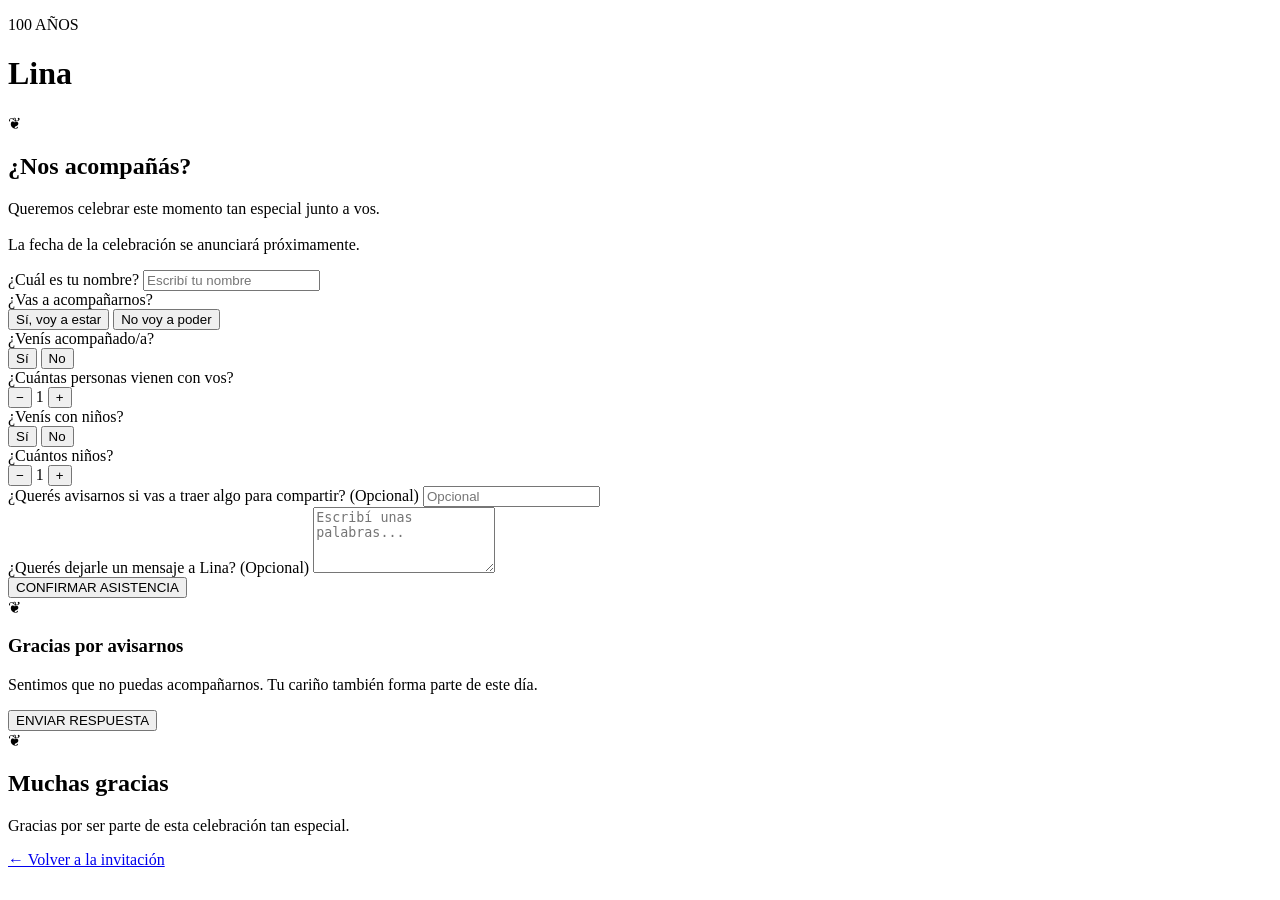
==== formulario.html @ a1d62e37 "Actualizar formulario RSVP para Lina" ====
<!DOCTYPE html>
<html lang="es">
<head>
    <meta charset="UTF-8">
    <meta name="viewport" content="width=device-width, initial-scale=1.0">
    <title>Confirmación | Lina</title>
    <link rel="stylesheet" href="assets/formulario.css">
</head>

<body>
<main class="formulario-pagina">
    <div class="tarjeta-formulario">

        <p class="mini">100 AÑOS</p>
        <h1>Lina</h1>
        <div class="ornamento">❦</div>

        <h2>¿Nos acompañás?</h2>

        <p class="introduccion">
            Queremos celebrar este momento tan especial junto a vos.
            <br><br>
            La fecha de la celebración se anunciará próximamente.
        </p>

        <form id="formularioRSVP" action="https://formspree.io/f/mqpkepzv" method="POST">

            <div class="campo">
                <label for="nombre">¿Cuál es tu nombre?</label>
                <input type="text" id="nombre" name="nombre" placeholder="Escribí tu nombre" required>
            </div>

            <div class="campo">
                <label>¿Vas a acompañarnos?</label>

                <div class="opciones">
                    <button type="button" class="opcion asistencia" data-value="si">Sí, voy a estar</button>
                    <button type="button" class="opcion asistencia" data-value="no">No voy a poder</button>
                </div>

                <input type="hidden" id="asistencia" name="asistencia" required>
            </div>

            <div id="preguntasSi" class="preguntas-ocultas">

                <div class="campo">
                    <label>¿Venís acompañado/a?</label>
                    <div class="opciones">
                        <button type="button" class="opcion acompanado" data-value="si">Sí</button>
                        <button type="button" class="opcion acompanado" data-value="no">No</button>
                    </div>
                    <input type="hidden" id="acompanado" name="acompanado">
                </div>

                <div id="cantidadAcompanantes" class="campo oculto">
                    <label>¿Cuántas personas vienen con vos?</label>
                    <div class="contador">
                        <button type="button" id="menosAcompanantes">−</button>
                        <span id="numeroAcompanantes">1</span>
                        <button type="button" id="masAcompanantes">+</button>
                    </div>
                    <input type="hidden" id="acompanantes" name="acompanantes" value="0">
                </div>

                <div class="campo">
                    <label>¿Venís con niños?</label>
                    <div class="opciones">
                        <button type="button" class="opcion ninos" data-value="si">Sí</button>
                        <button type="button" class="opcion ninos" data-value="no">No</button>
                    </div>
                    <input type="hidden" id="ninos" name="ninos">
                </div>

                <div id="cantidadNinos" class="campo oculto">
                    <label>¿Cuántos niños?</label>
                    <div class="contador">
                        <button type="button" id="menosNinos">−</button>
                        <span id="numeroNinos">1</span>
                        <button type="button" id="masNinos">+</button>
                    </div>
                    <input type="hidden" id="cantidad_ninos" name="cantidad_ninos" value="0">
                </div>

                <div class="campo">
                    <label for="bebida_comida">¿Querés avisarnos si vas a traer algo para compartir? (Opcional)</label>
                    <input type="text" id="bebida_comida" name="bebida_comida" placeholder="Opcional">
                </div>

                <div class="campo">
                    <label for="mensaje">¿Querés dejarle un mensaje a Lina? (Opcional)</label>
                    <textarea id="mensaje" name="mensaje" rows="4" placeholder="Escribí unas palabras..."></textarea>
                </div>

                <button type="submit" class="enviar">CONFIRMAR ASISTENCIA</button>
            </div>

            <div id="respuestaNo" class="respuesta-no">
                <div class="ornamento">❦</div>
                <h3>Gracias por avisarnos</h3>
                <p>Sentimos que no puedas acompañarnos. Tu cariño también forma parte de este día.</p>
                <button type="submit" class="enviar">ENVIAR RESPUESTA</button>
            </div>
        </form>

        <div id="mensajeFinal" class="mensaje-final">
            <div class="ornamento">❦</div>
            <h2>Muchas gracias</h2>
            <p>Gracias por ser parte de esta celebración tan especial.</p>
        </div>

        <div class="volver">
            <a href="index.html">← Volver a la invitación</a>
        </div>
    </div>
</main>

<script src="assets/formulario.js"></script>
</body>
</html>
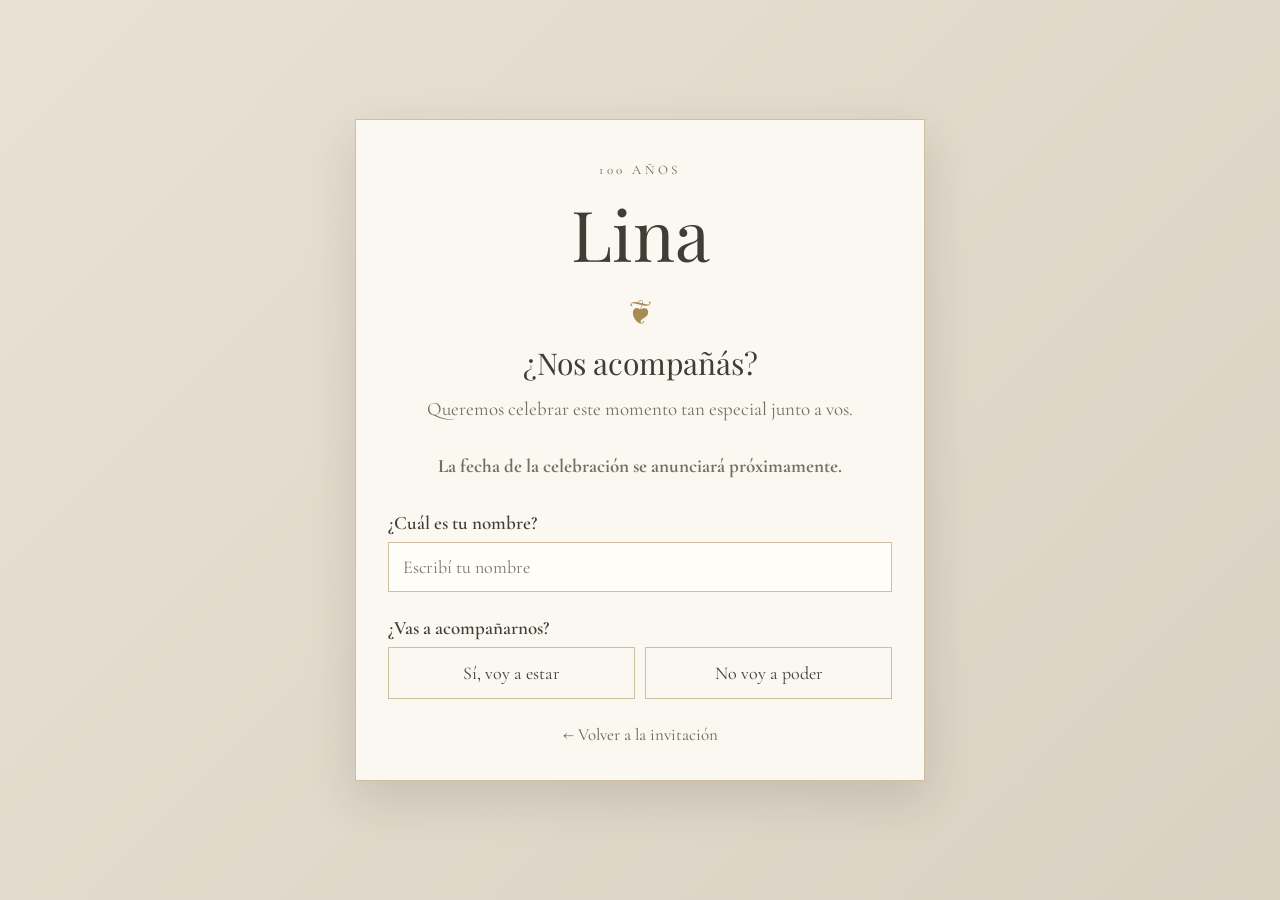
==== commit 9bc1406c: "Rehacer formulario de Lina sin fecha límite" ====
--- a/formulario.html
+++ b/formulario.html
@@ -1,119 +1,27 @@
 <!DOCTYPE html>
-<html lang="es">
-<head>
-    <meta charset="UTF-8">
-    <meta name="viewport" content="width=device-width, initial-scale=1.0">
-    <title>Confirmación | Lina</title>
-    <link rel="stylesheet" href="assets/formulario.css">
-</head>
-
-<body>
-<main class="formulario-pagina">
-    <div class="tarjeta-formulario">
-
-        <p class="mini">100 AÑOS</p>
-        <h1>Lina</h1>
-        <div class="ornamento">❦</div>
-
-        <h2>¿Nos acompañás?</h2>
-
-        <p class="introduccion">
-            Queremos celebrar este momento tan especial junto a vos.
-            <br><br>
-            La fecha de la celebración se anunciará próximamente.
-        </p>
-
-        <form id="formularioRSVP" action="https://formspree.io/f/mqpkepzv" method="POST">
-
-            <div class="campo">
-                <label for="nombre">¿Cuál es tu nombre?</label>
-                <input type="text" id="nombre" name="nombre" placeholder="Escribí tu nombre" required>
-            </div>
-
-            <div class="campo">
-                <label>¿Vas a acompañarnos?</label>
-
-                <div class="opciones">
-                    <button type="button" class="opcion asistencia" data-value="si">Sí, voy a estar</button>
-                    <button type="button" class="opcion asistencia" data-value="no">No voy a poder</button>
-                </div>
-
-                <input type="hidden" id="asistencia" name="asistencia" required>
-            </div>
-
-            <div id="preguntasSi" class="preguntas-ocultas">
-
-                <div class="campo">
-                    <label>¿Venís acompañado/a?</label>
-                    <div class="opciones">
-                        <button type="button" class="opcion acompanado" data-value="si">Sí</button>
-                        <button type="button" class="opcion acompanado" data-value="no">No</button>
-                    </div>
-                    <input type="hidden" id="acompanado" name="acompanado">
-                </div>
-
-                <div id="cantidadAcompanantes" class="campo oculto">
-                    <label>¿Cuántas personas vienen con vos?</label>
-                    <div class="contador">
-                        <button type="button" id="menosAcompanantes">−</button>
-                        <span id="numeroAcompanantes">1</span>
-                        <button type="button" id="masAcompanantes">+</button>
-                    </div>
-                    <input type="hidden" id="acompanantes" name="acompanantes" value="0">
-                </div>
-
-                <div class="campo">
-                    <label>¿Venís con niños?</label>
-                    <div class="opciones">
-                        <button type="button" class="opcion ninos" data-value="si">Sí</button>
-                        <button type="button" class="opcion ninos" data-value="no">No</button>
-                    </div>
-                    <input type="hidden" id="ninos" name="ninos">
-                </div>
-
-                <div id="cantidadNinos" class="campo oculto">
-                    <label>¿Cuántos niños?</label>
-                    <div class="contador">
-                        <button type="button" id="menosNinos">−</button>
-                        <span id="numeroNinos">1</span>
-                        <button type="button" id="masNinos">+</button>
-                    </div>
-                    <input type="hidden" id="cantidad_ninos" name="cantidad_ninos" value="0">
-                </div>
-
-                <div class="campo">
-                    <label for="bebida_comida">¿Querés avisarnos si vas a traer algo para compartir? (Opcional)</label>
-                    <input type="text" id="bebida_comida" name="bebida_comida" placeholder="Opcional">
-                </div>
-
-                <div class="campo">
-                    <label for="mensaje">¿Querés dejarle un mensaje a Lina? (Opcional)</label>
-                    <textarea id="mensaje" name="mensaje" rows="4" placeholder="Escribí unas palabras..."></textarea>
-                </div>
-
-                <button type="submit" class="enviar">CONFIRMAR ASISTENCIA</button>
-            </div>
-
-            <div id="respuestaNo" class="respuesta-no">
-                <div class="ornamento">❦</div>
-                <h3>Gracias por avisarnos</h3>
-                <p>Sentimos que no puedas acompañarnos. Tu cariño también forma parte de este día.</p>
-                <button type="submit" class="enviar">ENVIAR RESPUESTA</button>
-            </div>
-        </form>
-
-        <div id="mensajeFinal" class="mensaje-final">
-            <div class="ornamento">❦</div>
-            <h2>Muchas gracias</h2>
-            <p>Gracias por ser parte de esta celebración tan especial.</p>
-        </div>
-
-        <div class="volver">
-            <a href="index.html">← Volver a la invitación</a>
-        </div>
-    </div>
-</main>
-
-<script src="assets/formulario.js"></script>
-</body>
-</html>
+<html lang="es"><head>
+<meta charset="UTF-8"><meta name="viewport" content="width=device-width, initial-scale=1.0">
+<title>Confirmación | Lina</title>
+<link rel="stylesheet" href="assets/formulario.css?v=3">
+</head><body>
+<main class="formulario-pagina"><div class="tarjeta-formulario">
+<p class="mini">100 AÑOS</p><h1>Lina</h1><div class="ornamento">❦</div>
+<h2>¿Nos acompañás?</h2>
+<p class="introduccion">Queremos celebrar este momento tan especial junto a vos.<br><br><strong>La fecha de la celebración se anunciará próximamente.</strong></p>
+<form id="formularioRSVP" action="https://formspree.io/f/mqpkepzv" method="POST">
+<div class="campo"><label for="nombre">¿Cuál es tu nombre?</label><input type="text" id="nombre" name="nombre" placeholder="Escribí tu nombre" required></div>
+<div class="campo"><label>¿Vas a acompañarnos?</label><div class="opciones"><button type="button" class="opcion asistencia" data-value="si">Sí, voy a estar</button><button type="button" class="opcion asistencia" data-value="no">No voy a poder</button></div><input type="hidden" id="asistencia" name="asistencia" required></div>
+<div id="preguntasSi" class="preguntas-ocultas">
+<div class="campo"><label>¿Venís acompañado/a?</label><div class="opciones"><button type="button" class="opcion acompanado" data-value="si">Sí</button><button type="button" class="opcion acompanado" data-value="no">No</button></div><input type="hidden" id="acompanado" name="acompanado"></div>
+<div id="cantidadAcompanantes" class="campo oculto"><label>¿Cuántas personas vienen con vos?</label><div class="contador"><button type="button" id="menosAcompanantes">−</button><span id="numeroAcompanantes">1</span><button type="button" id="masAcompanantes">+</button></div><input type="hidden" id="acompanantes" name="acompanantes" value="1"></div>
+<div class="campo"><label>¿Venís con niños?</label><div class="opciones"><button type="button" class="opcion ninos" data-value="si">Sí</button><button type="button" class="opcion ninos" data-value="no">No</button></div><input type="hidden" id="ninos" name="ninos"></div>
+<div id="cantidadNinos" class="campo oculto"><label>¿Cuántos niños?</label><div class="contador"><button type="button" id="menosNinos">−</button><span id="numeroNinos">1</span><button type="button" id="masNinos">+</button></div><input type="hidden" id="cantidad_ninos" name="cantidad_ninos" value="1"></div>
+<div class="campo"><label for="bebida_comida">¿Querés avisarnos si vas a traer algo para compartir? <span>(Opcional)</span></label><input type="text" id="bebida_comida" name="bebida_comida" placeholder="Opcional"></div>
+<div class="campo"><label for="mensaje">¿Querés dejarle un mensaje a Lina? <span>(Opcional)</span></label><textarea id="mensaje" name="mensaje" rows="4" placeholder="Escribí unas palabras..."></textarea></div>
+<button type="submit" class="enviar">ENVIAR CONFIRMACIÓN</button></div>
+<div id="respuestaNo" class="respuesta-no"><div class="ornamento">❦</div><h3>Gracias por avisarnos</h3><p>Sentimos que no puedas acompañarnos. Tu cariño también forma parte de este día.</p><button type="submit" class="enviar">ENVIAR RESPUESTA</button></div>
+</form>
+<div id="mensajeFinal" class="mensaje-final"><div class="ornamento">❦</div><h2>Muchas gracias</h2><p>Tu respuesta fue enviada correctamente.</p></div>
+<div class="volver"><a href="index.html">← Volver a la invitación</a></div>
+</div></main>
+<script src="assets/formulario.js?v=3"></script></body></html>
--- a/assets/formulario.css
+++ b/assets/formulario.css
@@ -0,0 +1,214 @@
+@import url('https://fonts.googleapis.com/css2?family=Cormorant+Garamond:wght@400;500;600;700&family=Playfair+Display:wght@400;500;600&display=swap');
+
+:root {
+    --papel: #fbf8f1;
+    --champagne: #e8decb;
+    --dorado: #a88a55;
+    --dorado-claro: #cdbf9f;
+    --oliva: #656653;
+    --texto: #403d36;
+    --suave: #756f62;
+}
+
+* { box-sizing: border-box; }
+
+body {
+    margin: 0;
+    min-height: 100vh;
+    background: linear-gradient(135deg, #e9e1d3, #d9d1c2);
+    color: var(--texto);
+    font-family: "Cormorant Garamond", Georgia, serif;
+}
+
+.formulario-pagina {
+    min-height: 100vh;
+    display: flex;
+    justify-content: center;
+    align-items: center;
+    padding: 30px 15px;
+}
+
+.tarjeta-formulario {
+    width: min(100%, 570px);
+    padding: 42px 32px 35px;
+    background: var(--papel);
+    border: 1px solid var(--dorado-claro);
+    box-shadow: 0 18px 45px rgba(50,45,35,.14);
+    text-align: center;
+}
+
+.mini,
+.etiqueta {
+    margin: 0;
+    color: var(--oliva);
+    font-size: 13px;
+    letter-spacing: .28em;
+}
+
+h1 {
+    margin: 8px 0 0;
+    color: var(--texto);
+    font-family: "Playfair Display", Georgia, serif;
+    font-size: 70px;
+    font-weight: 400;
+}
+
+.ornamento {
+    color: var(--dorado);
+    font-size: 32px;
+    margin: 12px 0;
+}
+
+h2 {
+    margin: 8px 0 12px;
+    font-family: "Playfair Display", Georgia, serif;
+    font-size: 30px;
+    font-weight: 400;
+}
+
+.introduccion {
+    margin: 0 auto 30px;
+    max-width: 480px;
+    color: var(--suave);
+    font-size: 19px;
+    line-height: 1.5;
+}
+
+.campo {
+    text-align: left;
+    margin-bottom: 24px;
+}
+
+.campo label {
+    display: block;
+    margin-bottom: 8px;
+    color: var(--texto);
+    font-size: 19px;
+    font-weight: 600;
+}
+
+input[type="text"],
+textarea {
+    width: 100%;
+    padding: 13px 14px;
+    border: 1px solid var(--dorado-claro);
+    border-radius: 0;
+    background: #fffdf8;
+    color: var(--texto);
+    font: inherit;
+    font-size: 18px;
+    outline: none;
+}
+
+input:focus,
+textarea:focus {
+    border-color: var(--dorado);
+    box-shadow: 0 0 0 2px rgba(168,138,85,.12);
+}
+
+textarea { resize: vertical; }
+
+.opciones {
+    display: grid;
+    grid-template-columns: 1fr 1fr;
+    gap: 10px;
+}
+
+.opcion {
+    min-height: 52px;
+    padding: 10px;
+    border: 1px solid var(--dorado-claro);
+    background: transparent;
+    color: var(--texto);
+    font: inherit;
+    font-size: 18px;
+    cursor: pointer;
+    transition: .2s ease;
+}
+
+.opcion:hover {
+    background: var(--champagne);
+}
+
+.opcion.seleccionado {
+    background: var(--champagne);
+    border-color: var(--dorado);
+}
+
+.preguntas-ocultas,
+.respuesta-no,
+.mensaje-final,
+.oculto { display: none; }
+
+.preguntas-ocultas.visible,
+.respuesta-no.visible,
+.mensaje-final.visible { display: block; }
+
+.contador {
+    display: flex;
+    align-items: center;
+    justify-content: center;
+    gap: 25px;
+}
+
+.contador button {
+    width: 40px;
+    height: 40px;
+    border: 1px solid var(--dorado-claro);
+    background: transparent;
+    color: var(--dorado);
+    font-size: 24px;
+    cursor: pointer;
+}
+
+.contador span {
+    min-width: 35px;
+    font-size: 24px;
+    text-align: center;
+}
+
+.enviar {
+    width: 100%;
+    padding: 14px 20px;
+    border: 1px solid var(--dorado);
+    background: var(--dorado);
+    color: white;
+    font: inherit;
+    font-size: 18px;
+    letter-spacing: .08em;
+    cursor: pointer;
+    transition: .2s ease;
+}
+
+.enviar:hover {
+    background: #927544;
+}
+
+.respuesta-no h3,
+.mensaje-final h2 {
+    font-family: "Playfair Display", Georgia, serif;
+    font-weight: 400;
+}
+
+.respuesta-no h3 { font-size: 29px; }
+
+.respuesta-no p,
+.mensaje-final p {
+    font-size: 19px;
+    line-height: 1.5;
+}
+
+.volver { margin-top: 25px; }
+
+.volver a {
+    color: var(--oliva);
+    text-decoration: none;
+    font-size: 17px;
+}
+
+@media (max-width: 600px) {
+    .tarjeta-formulario { padding: 35px 20px 28px; }
+    h1 { font-size: 58px; }
+    h2 { font-size: 27px; }
+    .opciones { grid-template-columns: 1fr; }
+}
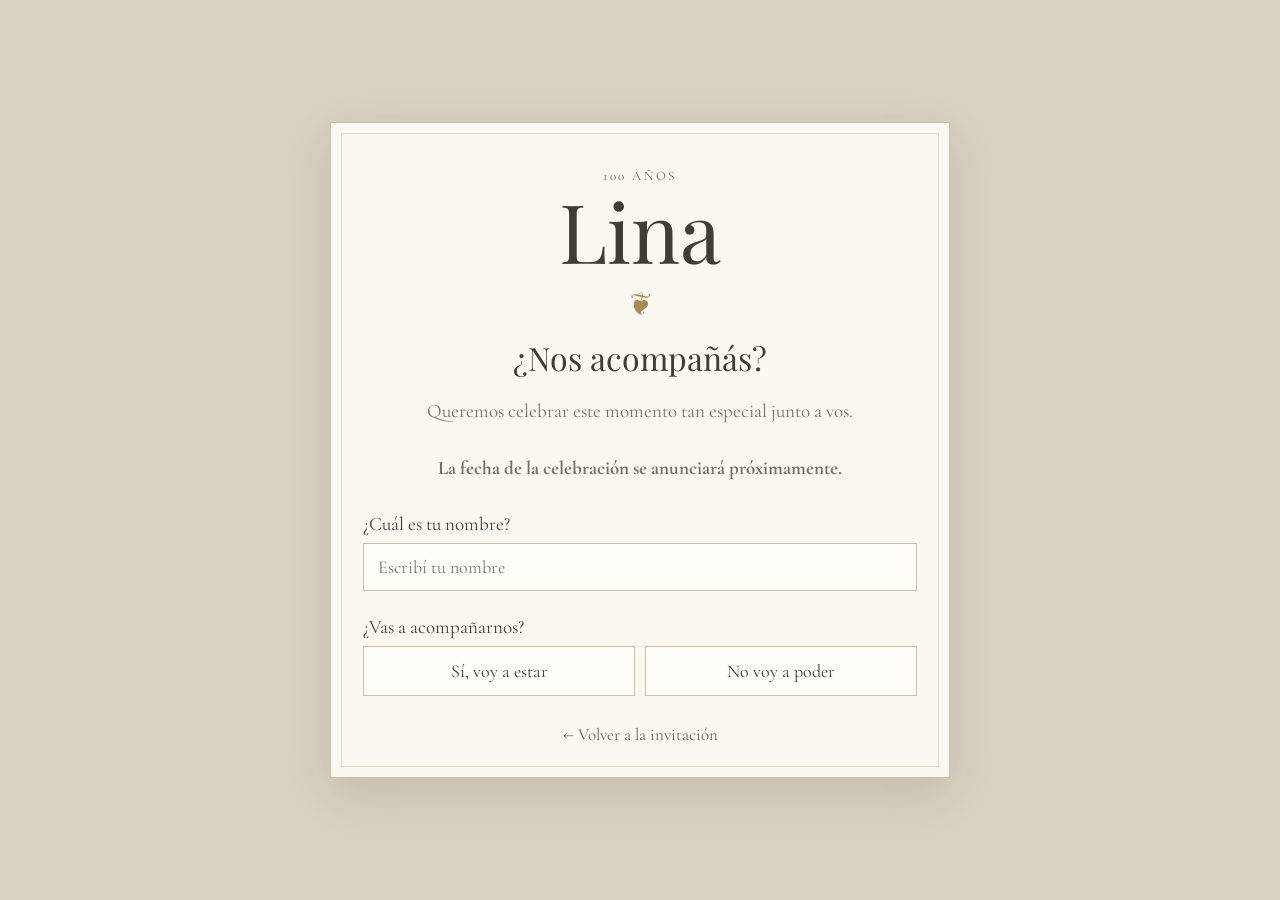
==== commit ad44f4fa: "Forzar formulario nuevo sin aviso de fecha límite" ====
--- a/formulario.html
+++ b/formulario.html
@@ -2,7 +2,7 @@
 <html lang="es"><head>
 <meta charset="UTF-8"><meta name="viewport" content="width=device-width, initial-scale=1.0">
 <title>Confirmación | Lina</title>
-<link rel="stylesheet" href="assets/formulario.css?v=3">
+<link rel="stylesheet" href="assets/formulario.css?v=4">
 </head><body>
 <main class="formulario-pagina"><div class="tarjeta-formulario">
 <p class="mini">100 AÑOS</p><h1>Lina</h1><div class="ornamento">❦</div>
@@ -24,4 +24,4 @@
 <div id="mensajeFinal" class="mensaje-final"><div class="ornamento">❦</div><h2>Muchas gracias</h2><p>Tu respuesta fue enviada correctamente.</p></div>
 <div class="volver"><a href="index.html">← Volver a la invitación</a></div>
 </div></main>
-<script src="assets/formulario.js?v=3"></script></body></html>+<script src="assets/formulario.js?v=4"></script></body></html>
--- a/assets/formulario.css
+++ b/assets/formulario.css
@@ -1,214 +1,15 @@
 @import url('https://fonts.googleapis.com/css2?family=Cormorant+Garamond:wght@400;500;600;700&family=Playfair+Display:wght@400;500;600&display=swap');
-
-:root {
-    --papel: #fbf8f1;
-    --champagne: #e8decb;
-    --dorado: #a88a55;
-    --dorado-claro: #cdbf9f;
-    --oliva: #656653;
-    --texto: #403d36;
-    --suave: #756f62;
-}
-
-* { box-sizing: border-box; }
-
-body {
-    margin: 0;
-    min-height: 100vh;
-    background: linear-gradient(135deg, #e9e1d3, #d9d1c2);
-    color: var(--texto);
-    font-family: "Cormorant Garamond", Georgia, serif;
-}
-
-.formulario-pagina {
-    min-height: 100vh;
-    display: flex;
-    justify-content: center;
-    align-items: center;
-    padding: 30px 15px;
-}
-
-.tarjeta-formulario {
-    width: min(100%, 570px);
-    padding: 42px 32px 35px;
-    background: var(--papel);
-    border: 1px solid var(--dorado-claro);
-    box-shadow: 0 18px 45px rgba(50,45,35,.14);
-    text-align: center;
-}
-
-.mini,
-.etiqueta {
-    margin: 0;
-    color: var(--oliva);
-    font-size: 13px;
-    letter-spacing: .28em;
-}
-
-h1 {
-    margin: 8px 0 0;
-    color: var(--texto);
-    font-family: "Playfair Display", Georgia, serif;
-    font-size: 70px;
-    font-weight: 400;
-}
-
-.ornamento {
-    color: var(--dorado);
-    font-size: 32px;
-    margin: 12px 0;
-}
-
-h2 {
-    margin: 8px 0 12px;
-    font-family: "Playfair Display", Georgia, serif;
-    font-size: 30px;
-    font-weight: 400;
-}
-
-.introduccion {
-    margin: 0 auto 30px;
-    max-width: 480px;
-    color: var(--suave);
-    font-size: 19px;
-    line-height: 1.5;
-}
-
-.campo {
-    text-align: left;
-    margin-bottom: 24px;
-}
-
-.campo label {
-    display: block;
-    margin-bottom: 8px;
-    color: var(--texto);
-    font-size: 19px;
-    font-weight: 600;
-}
-
-input[type="text"],
-textarea {
-    width: 100%;
-    padding: 13px 14px;
-    border: 1px solid var(--dorado-claro);
-    border-radius: 0;
-    background: #fffdf8;
-    color: var(--texto);
-    font: inherit;
-    font-size: 18px;
-    outline: none;
-}
-
-input:focus,
-textarea:focus {
-    border-color: var(--dorado);
-    box-shadow: 0 0 0 2px rgba(168,138,85,.12);
-}
-
-textarea { resize: vertical; }
-
-.opciones {
-    display: grid;
-    grid-template-columns: 1fr 1fr;
-    gap: 10px;
-}
-
-.opcion {
-    min-height: 52px;
-    padding: 10px;
-    border: 1px solid var(--dorado-claro);
-    background: transparent;
-    color: var(--texto);
-    font: inherit;
-    font-size: 18px;
-    cursor: pointer;
-    transition: .2s ease;
-}
-
-.opcion:hover {
-    background: var(--champagne);
-}
-
-.opcion.seleccionado {
-    background: var(--champagne);
-    border-color: var(--dorado);
-}
-
-.preguntas-ocultas,
-.respuesta-no,
-.mensaje-final,
-.oculto { display: none; }
-
-.preguntas-ocultas.visible,
-.respuesta-no.visible,
-.mensaje-final.visible { display: block; }
-
-.contador {
-    display: flex;
-    align-items: center;
-    justify-content: center;
-    gap: 25px;
-}
-
-.contador button {
-    width: 40px;
-    height: 40px;
-    border: 1px solid var(--dorado-claro);
-    background: transparent;
-    color: var(--dorado);
-    font-size: 24px;
-    cursor: pointer;
-}
-
-.contador span {
-    min-width: 35px;
-    font-size: 24px;
-    text-align: center;
-}
-
-.enviar {
-    width: 100%;
-    padding: 14px 20px;
-    border: 1px solid var(--dorado);
-    background: var(--dorado);
-    color: white;
-    font: inherit;
-    font-size: 18px;
-    letter-spacing: .08em;
-    cursor: pointer;
-    transition: .2s ease;
-}
-
-.enviar:hover {
-    background: #927544;
-}
-
-.respuesta-no h3,
-.mensaje-final h2 {
-    font-family: "Playfair Display", Georgia, serif;
-    font-weight: 400;
-}
-
-.respuesta-no h3 { font-size: 29px; }
-
-.respuesta-no p,
-.mensaje-final p {
-    font-size: 19px;
-    line-height: 1.5;
-}
-
-.volver { margin-top: 25px; }
-
-.volver a {
-    color: var(--oliva);
-    text-decoration: none;
-    font-size: 17px;
-}
-
-@media (max-width: 600px) {
-    .tarjeta-formulario { padding: 35px 20px 28px; }
-    h1 { font-size: 58px; }
-    h2 { font-size: 27px; }
-    .opciones { grid-template-columns: 1fr; }
-}
+:root{--papel:#fbf8f1;--dorado:#a88a55;--oliva:#656653;--texto:#403d36;--suave:#756f62;--borde:#cdbf9f}
+*{box-sizing:border-box}body{margin:0;min-height:100vh;background:#d9d1c2;color:var(--texto);font-family:"Cormorant Garamond",Georgia,serif}
+.formulario-pagina{min-height:100vh;padding:35px 16px;display:flex;justify-content:center;align-items:center}
+.tarjeta-formulario{width:min(100%,620px);padding:45px 32px 32px;background:var(--papel);border:1px solid var(--borde);box-shadow:0 15px 45px rgba(45,40,30,.12);text-align:center;position:relative}
+.tarjeta-formulario:before{content:"";position:absolute;inset:10px;border:1px solid rgba(168,138,85,.3);pointer-events:none}.tarjeta-formulario>*{position:relative}
+.mini{margin:0;color:var(--oliva);font-size:13px;letter-spacing:.2em}.tarjeta-formulario h1{margin:5px 0;font:400 clamp(60px,12vw,82px)/1 "Playfair Display",Georgia,serif}.ornamento{color:var(--dorado);font-size:30px;margin:14px 0}.tarjeta-formulario h2{font:400 32px "Playfair Display",Georgia,serif;margin:8px 0 18px}
+.introduccion{font-size:19px;line-height:1.5;color:var(--suave);margin:0 auto 30px;max-width:500px}.campo{text-align:left;margin:0 0 24px}.campo label{display:block;font-size:19px;margin-bottom:8px}.campo span{font-size:14px;color:var(--oliva)}
+input,textarea{width:100%;padding:12px 14px;border:1px solid var(--borde);background:#fffdf8;color:var(--texto);font:18px "Cormorant Garamond",Georgia,serif;outline:none}input:focus,textarea:focus{border-color:var(--dorado)}textarea{resize:vertical}
+.opciones{display:grid;grid-template-columns:1fr 1fr;gap:10px}.opcion{padding:13px 10px;border:1px solid var(--borde);background:#fffdf8;color:var(--texto);font:18px "Cormorant Garamond",Georgia,serif;cursor:pointer}.opcion:hover,.opcion.seleccionado{background:#eee7d9;border-color:var(--dorado)}
+.preguntas-ocultas,.respuesta-no,.mensaje-final,.oculto{display:none}.preguntas-ocultas.visible,.respuesta-no.visible,.mensaje-final.visible{display:block}
+.contador{display:flex;align-items:center;justify-content:center;gap:24px}.contador button{width:40px;height:40px;border:1px solid var(--borde);background:#fffdf8;color:var(--dorado);font-size:24px;cursor:pointer}.contador span{font-size:24px;min-width:30px}
+.enviar{width:100%;padding:13px 20px;border:1px solid var(--dorado);background:var(--dorado);color:#fffdf7;font:16px "Cormorant Garamond",Georgia,serif;letter-spacing:.1em;cursor:pointer}.enviar:hover{background:#927544}
+.respuesta-no h3,.mensaje-final h2{font:400 30px "Playfair Display",Georgia,serif}.respuesta-no p,.mensaje-final p{font-size:19px;line-height:1.5;color:var(--suave)}.volver{margin-top:28px}.volver a{color:var(--oliva);text-decoration:none;font-size:17px}
+@media(max-width:600px){.tarjeta-formulario{padding:38px 20px 28px}.opciones{grid-template-columns:1fr}.campo label{font-size:18px}.introduccion{font-size:18px}}
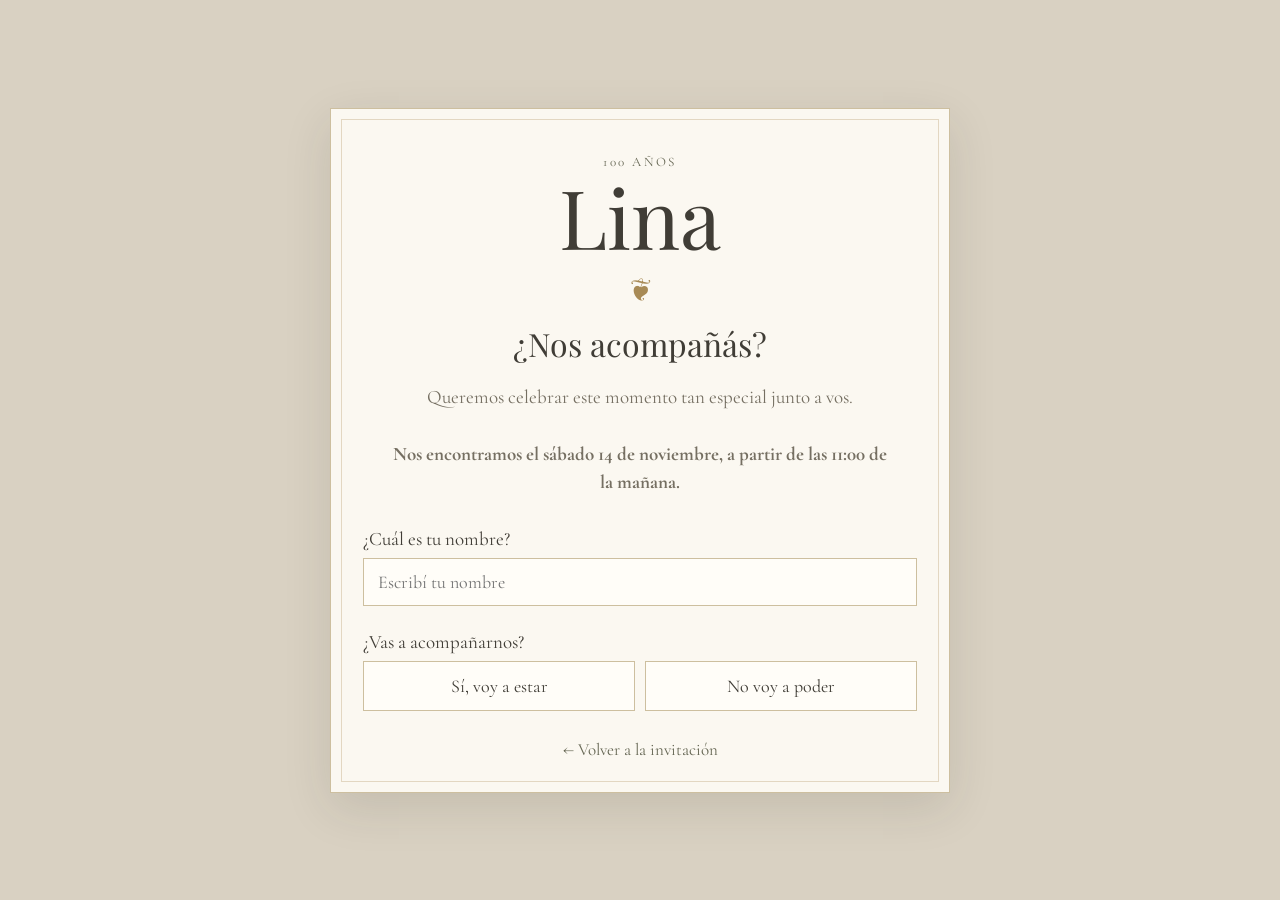
==== commit fdb13e77: "Corregir formulario y quitar fecha límite antigua" ====
--- a/formulario.html
+++ b/formulario.html
@@ -2,12 +2,12 @@
 <html lang="es"><head>
 <meta charset="UTF-8"><meta name="viewport" content="width=device-width, initial-scale=1.0">
 <title>Confirmación | Lina</title>
-<link rel="stylesheet" href="assets/formulario.css?v=4">
+<link rel="stylesheet" href="assets/formulario.css?v=5">
 </head><body>
 <main class="formulario-pagina"><div class="tarjeta-formulario">
 <p class="mini">100 AÑOS</p><h1>Lina</h1><div class="ornamento">❦</div>
 <h2>¿Nos acompañás?</h2>
-<p class="introduccion">Queremos celebrar este momento tan especial junto a vos.<br><br><strong>La fecha de la celebración se anunciará próximamente.</strong></p>
+<p class="introduccion">Queremos celebrar este momento tan especial junto a vos.<br><br><strong>Nos encontramos el sábado 14 de noviembre, a partir de las 11:00 de la mañana.</strong></p>
 <form id="formularioRSVP" action="https://formspree.io/f/mqpkepzv" method="POST">
 <div class="campo"><label for="nombre">¿Cuál es tu nombre?</label><input type="text" id="nombre" name="nombre" placeholder="Escribí tu nombre" required></div>
 <div class="campo"><label>¿Vas a acompañarnos?</label><div class="opciones"><button type="button" class="opcion asistencia" data-value="si">Sí, voy a estar</button><button type="button" class="opcion asistencia" data-value="no">No voy a poder</button></div><input type="hidden" id="asistencia" name="asistencia" required></div>
@@ -24,4 +24,4 @@
 <div id="mensajeFinal" class="mensaje-final"><div class="ornamento">❦</div><h2>Muchas gracias</h2><p>Tu respuesta fue enviada correctamente.</p></div>
 <div class="volver"><a href="index.html">← Volver a la invitación</a></div>
 </div></main>
-<script src="assets/formulario.js?v=4"></script></body></html>+<script src="assets/formulario.js?v=5"></script></body></html>
